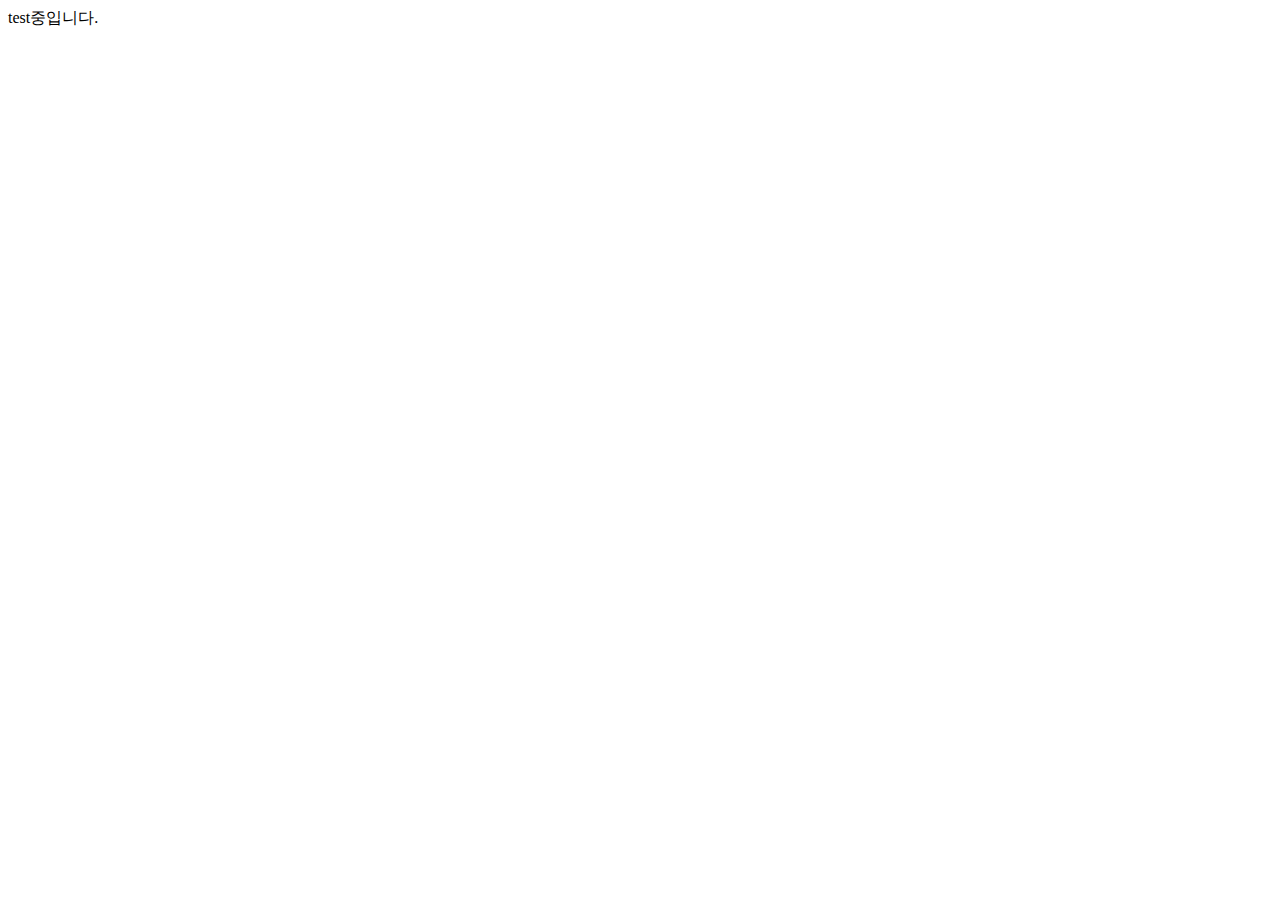
==== index.html @ a7400ef0 "추가" ====
<!DOCTYPE html>
<html lang="en">
<head>
  <meta charset="UTF-8">
  <meta http-equiv="X-UA-Compatible" content="IE=edge">
  <meta name="viewport" content="width=device-width, initial-scale=1.0">
  <title>Document</title>
</head>
<body>
  test중입니다.
</body>
</html>
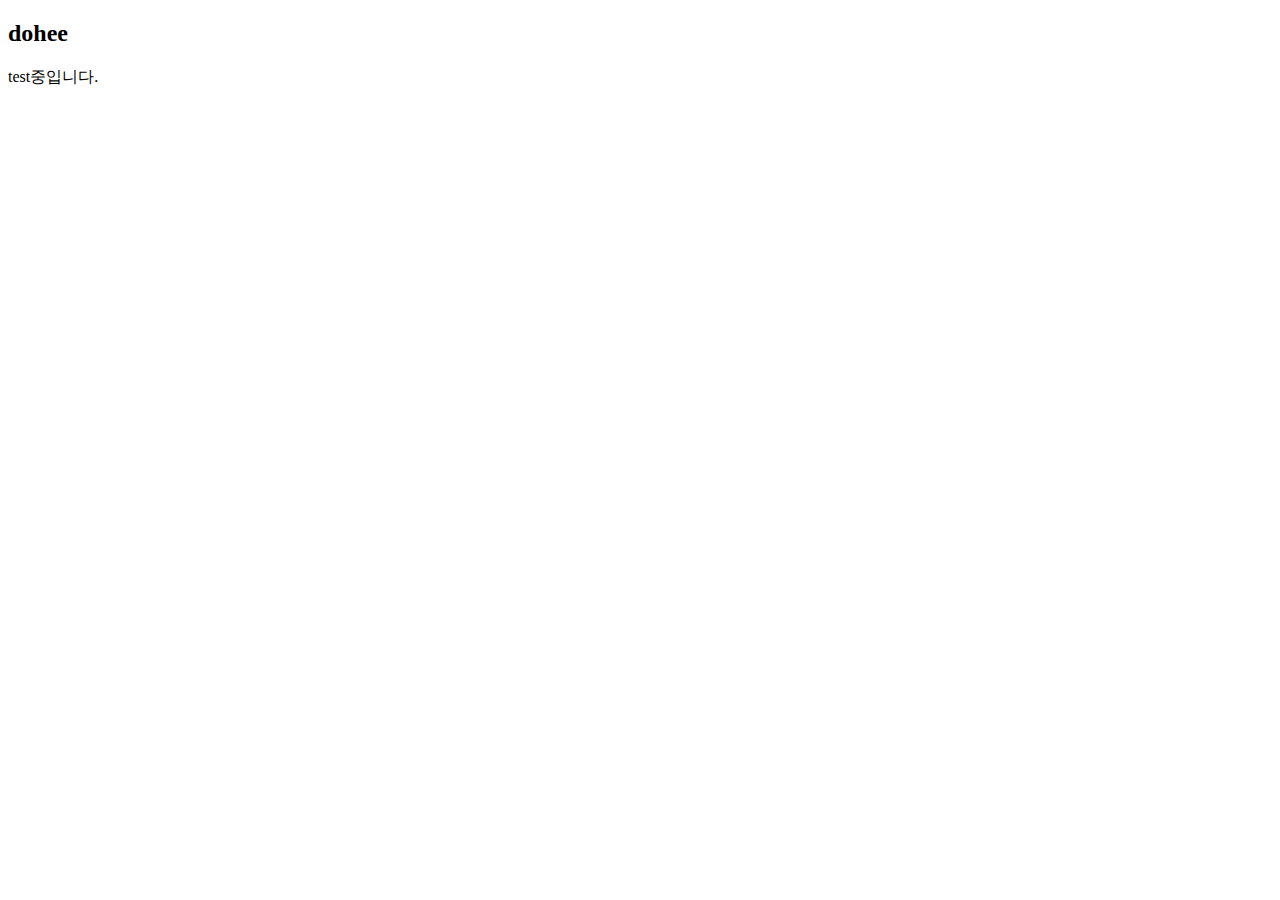
==== commit 1999efff: "추가2" ====
--- a/index.html
+++ b/index.html
@@ -7,6 +7,7 @@
   <title>Document</title>
 </head>
 <body>
+  <h2>dohee</h2>
   test중입니다.
 </body>
 </html>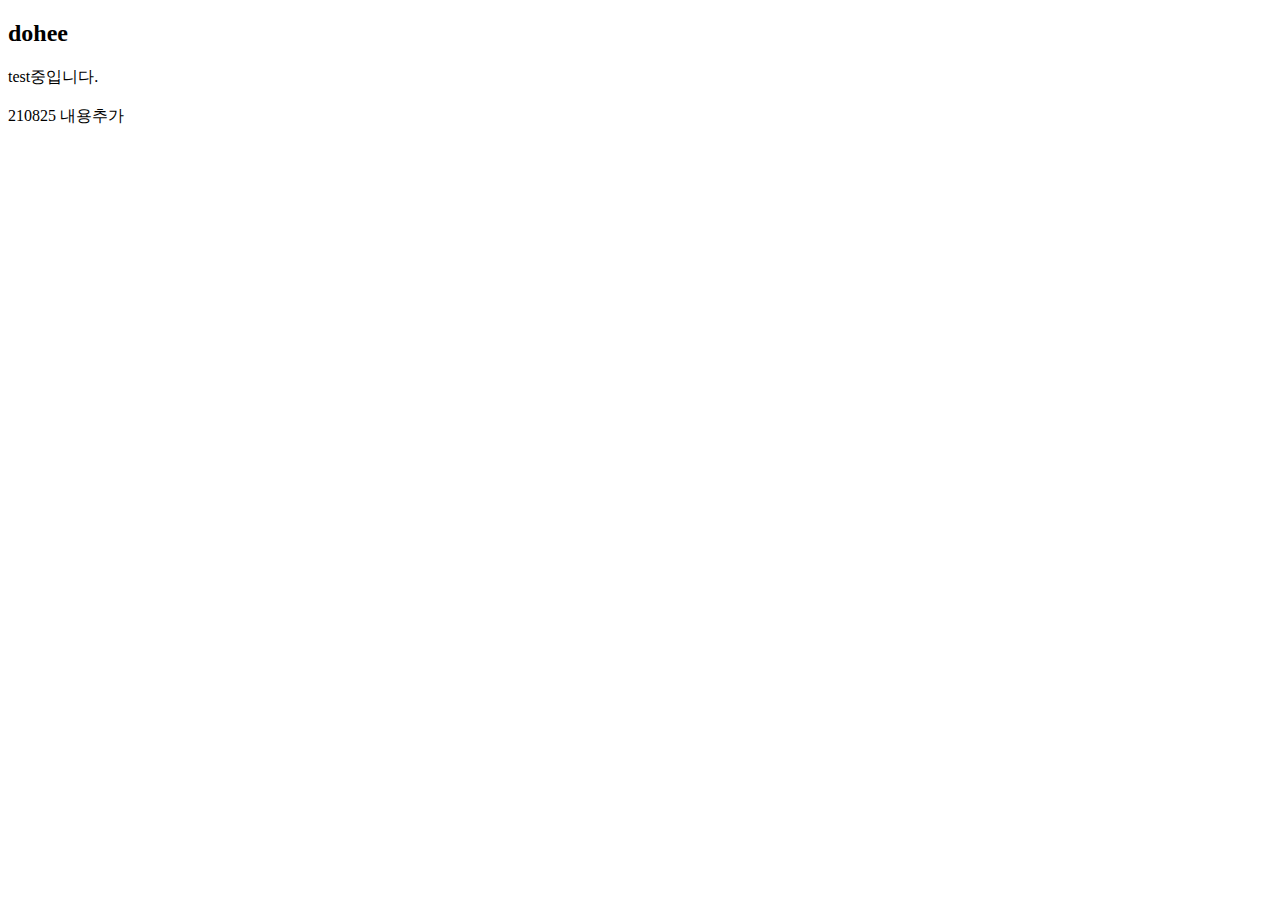
==== commit b6270216: "0825 추가2" ====
--- a/index.html
+++ b/index.html
@@ -8,6 +8,8 @@
 </head>
 <body>
   <h2>dohee</h2>
-  test중입니다.
+  test중입니다.<br>
+  <br>
+  210825 내용추가
 </body>
 </html>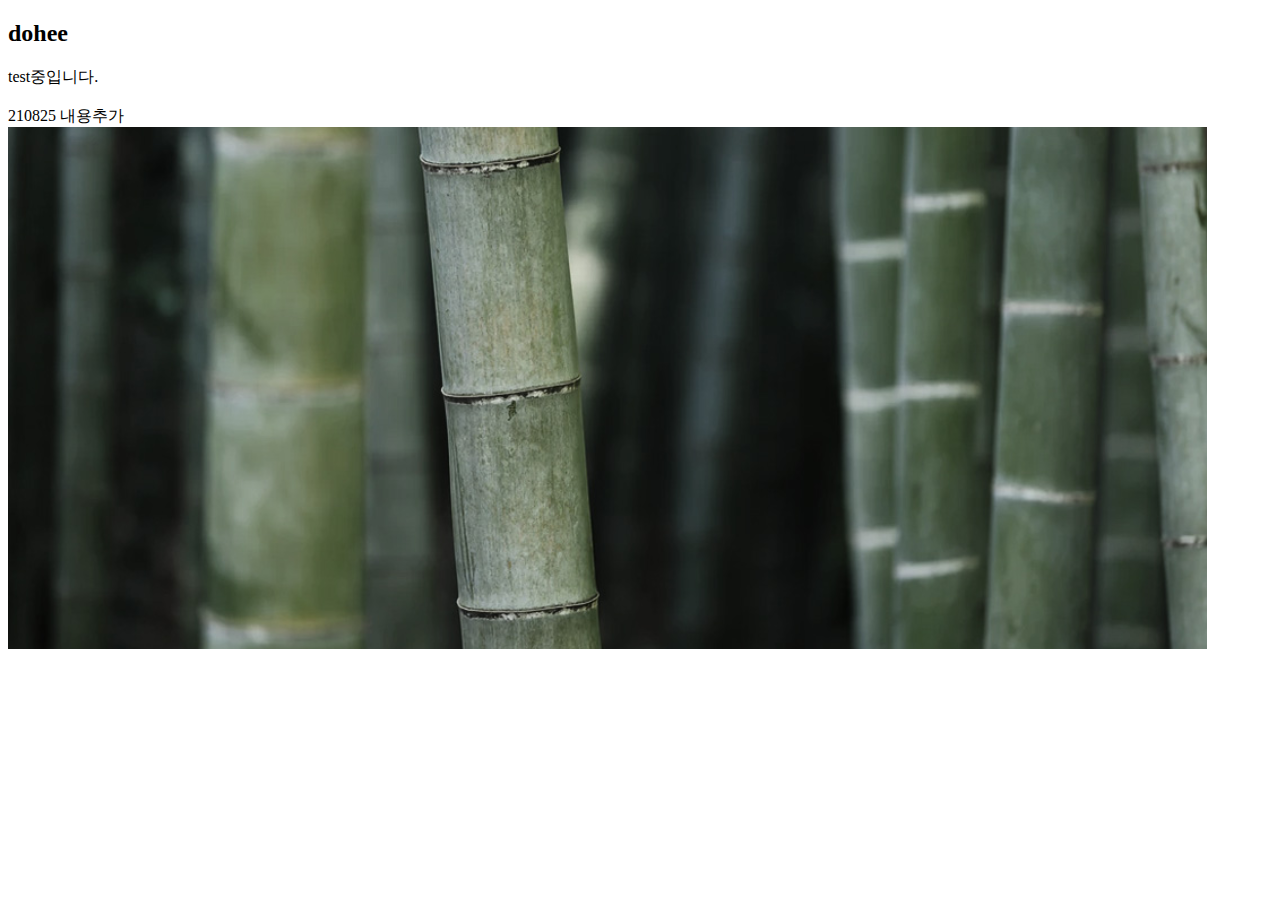
==== commit 136ea623: "사진 추가" ====
--- a/index.html
+++ b/index.html
@@ -11,5 +11,6 @@
   test중입니다.<br>
   <br>
   210825 내용추가
+  <img src="images/pic1.png" alt="추가사진">
 </body>
 </html>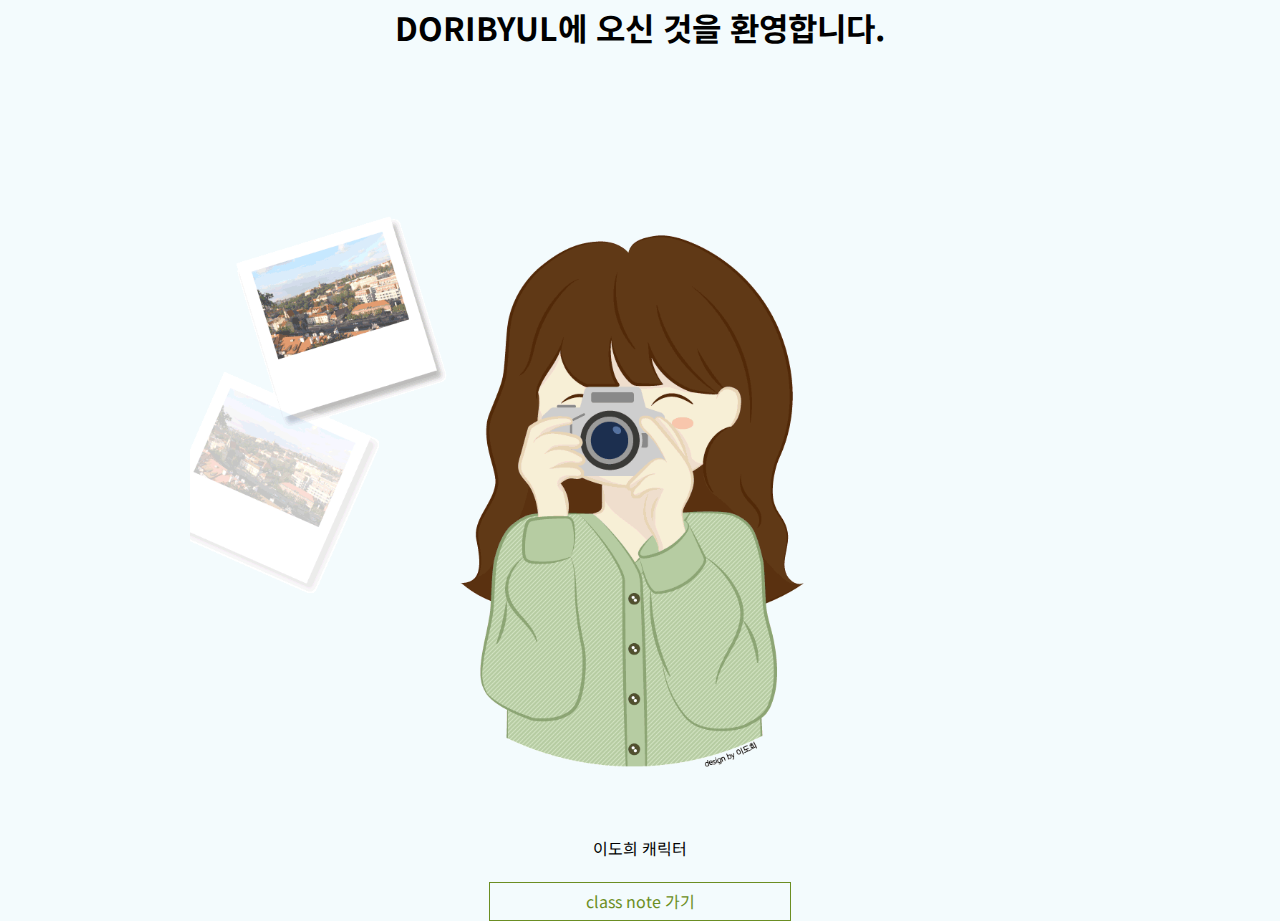
==== commit ace874fa: "no message" ====
--- a/index.html
+++ b/index.html
@@ -1,16 +1,22 @@
 <!DOCTYPE html>
-<html lang="en">
+<html lang="ko">
 <head>
   <meta charset="UTF-8">
   <meta http-equiv="X-UA-Compatible" content="IE=edge">
   <meta name="viewport" content="width=device-width, initial-scale=1.0">
-  <title>Document</title>
+  <title>DORIBYUL</title>
+  <link rel="stylesheet" href="css/style2.css">
 </head>
 <body>
-  <h2>dohee</h2>
-  test중입니다.<br>
-  <br>
-  210825 내용추가
-  <img src="images/pic1.png" alt="추가사진">
+  <h1>DORIBYUL에 오신 것을 환영합니다.</h1>
+  <figure>
+    <img src="img/210618-애니메이션.gif" alt="이도희 캐릭터" width="900px">
+    <figcaption>이도희 캐릭터</figcaption>
+  </figure>
+  <ul>
+    <li>
+      <a href="class/list.html" target="_blank"><span>class note 가기</span></a>
+    </li>
+  </ul>
 </body>
 </html>--- a/css/style2.css
+++ b/css/style2.css
@@ -0,0 +1,33 @@
+@charset "UTF-8";
+@import url('https://fonts.googleapis.com/css2?family=Noto+Sans+KR:wght@300;400;500;700;&display=swap');
+/* font-family: 'Noto Sans KR', sans-serif; */
+
+body{
+  font-family: 'Noto Sans KR', sans-serif;
+  margin:0;
+  font-size:16px;
+  line-height: 1.7;
+  background-color:#f3fbfd;
+}
+h1,h2,h3,h4,h5,h6{margin:0;}
+a{text-decoration:none;}
+
+h1{text-align:center;}
+figure{text-align:center; margin:0 0 20px 0;}
+ul{
+  list-style:none;
+  padding:0;
+  margin:0;
+  text-align: center;
+}
+li{
+  display:inline-block;
+  border:1px solid;
+  color:olivedrab;
+  width:300px;
+  border:1px solid;
+  padding:5px 0 5px 0;
+}
+span{
+  color:olivedrab;
+}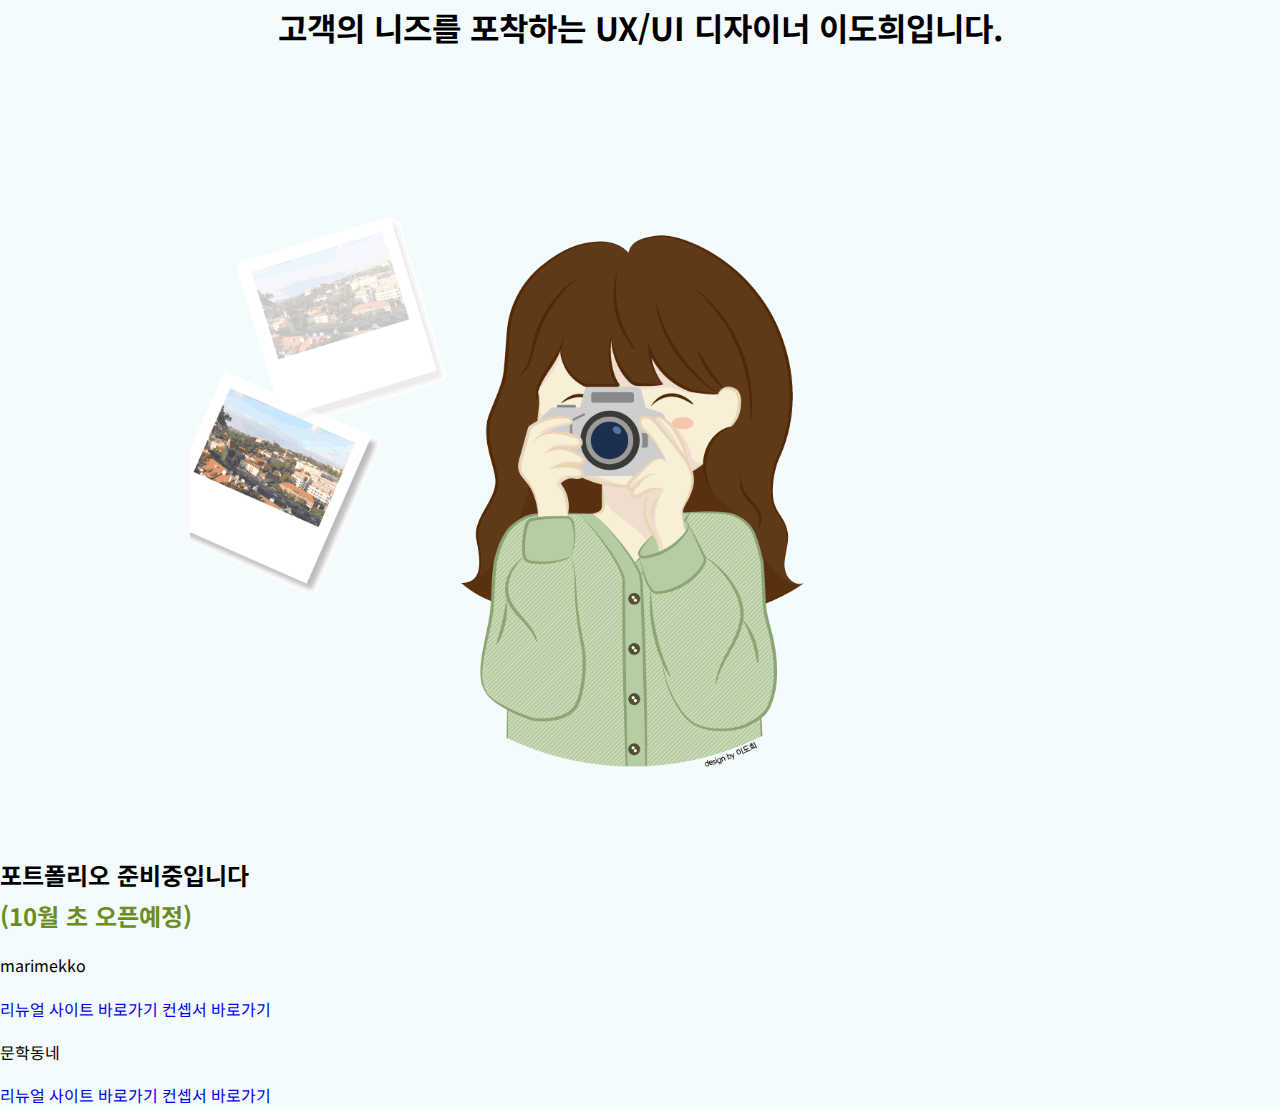
==== commit f727a145: "수정" ====
--- a/index.html
+++ b/index.html
@@ -8,15 +8,24 @@
   <link rel="stylesheet" href="css/style2.css">
 </head>
 <body>
-  <h1>DORIBYUL에 오신 것을 환영합니다.</h1>
+  <h1>고객의 니즈를 포착하는 UX/UI 디자이너 이도희입니다.</h1>
   <figure>
     <img src="img/210618-애니메이션.gif" alt="이도희 캐릭터" width="900px">
-    <figcaption>이도희 캐릭터</figcaption>
+    <!-- <figcaption>이도희 캐릭터</figcaption> -->
   </figure>
-  <ul>
-    <li>
-      <a href="class/list.html" target="_blank"><span>class note 가기</span></a>
-    </li>
-  </ul>
+  <div class="pfWrap">
+    <h2>포트폴리오 준비중입니다<br>
+      <span>(10월 초 오픈예정)<span></h2>
+    <div class="mmWrap">
+      <p>marimekko</p>
+      <a href="marimekko/index.html" target="_blank">리뉴얼 사이트 바로가기</a>
+      <a href="marimekko/img/concept.jpg" target="_blank">컨셉서 바로가기</a>
+    </div>
+    <div class="mdwrap">
+      <p>문학동네</p>
+      <a href="munhak/index.html" target="_blank">리뉴얼 사이트 바로가기</a>
+      <a href="munhak/images/concept.jpg" target="_blank">컨셉서 바로가기</a>
+    </div>
+  </div>
 </body>
 </html>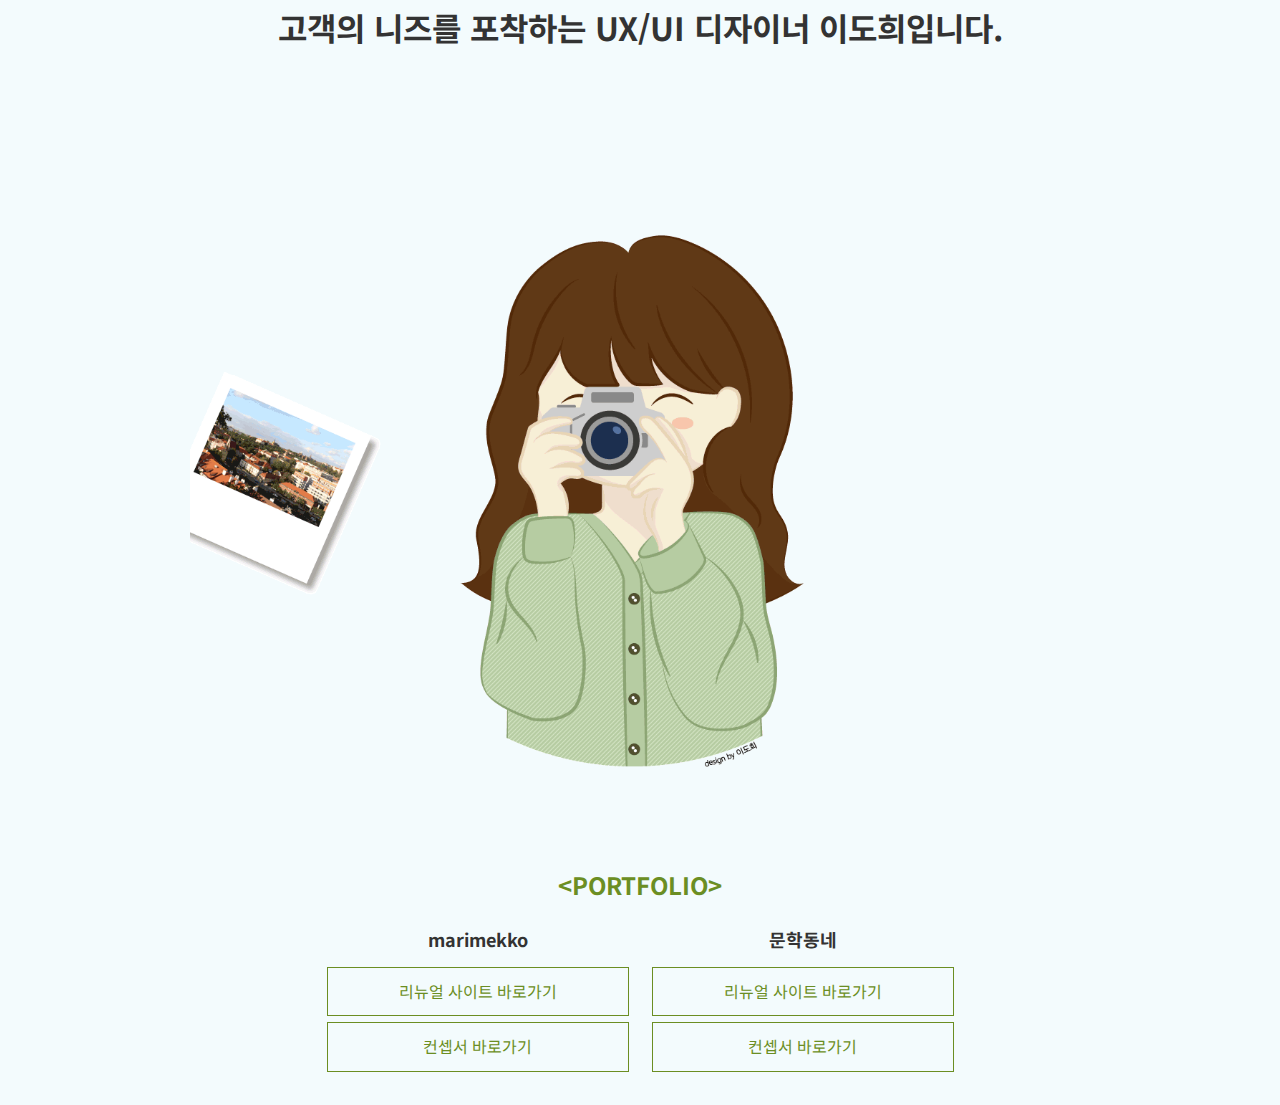
==== commit 3f6149df: "수정" ====
--- a/index.html
+++ b/index.html
@@ -14,8 +14,7 @@
     <!-- <figcaption>이도희 캐릭터</figcaption> -->
   </figure>
   <div class="pfWrap">
-    <h2>포트폴리오 준비중입니다<br>
-      <span>(10월 초 오픈예정)<span></h2>
+    <h2>&lt;portfolio&gt;</h2>
     <div class="mmWrap">
       <p>marimekko</p>
       <a href="marimekko/index.html" target="_blank">리뉴얼 사이트 바로가기</a>
--- a/css/style2.css
+++ b/css/style2.css
@@ -7,27 +7,23 @@
   margin:0;
   font-size:16px;
   line-height: 1.7;
-  background-color:#f3fbfd;
+  background-color:#f3fbfd; color:#333;
 }
 h1,h2,h3,h4,h5,h6{margin:0;}
 a{text-decoration:none;}
 
 h1{text-align:center;}
 figure{text-align:center; margin:0 0 20px 0;}
-ul{
-  list-style:none;
-  padding:0;
-  margin:0;
-  text-align: center;
-}
-li{
+.pfWrap{display: flex; flex-wrap:wrap; width:650px; margin:0 auto; margin-top:30px;}
+.pfWrap>h2{text-transform: uppercase; flex:100%; text-align: center; color:olivedrab}
+.pfWrap p{font-size:18px; font-weight: bold; margin-bottom:10px;}
+.mmWrap,.mdwrap{flex:1; text-align: center; margin-bottom: 30px;}
+.mmWrap a,.mdwrap a{
   display:inline-block;
   border:1px solid;
   color:olivedrab;
   width:300px;
   border:1px solid;
-  padding:5px 0 5px 0;
-}
-span{
-  color:olivedrab;
+  padding:10px 0;
+  margin:3px 0;
 }